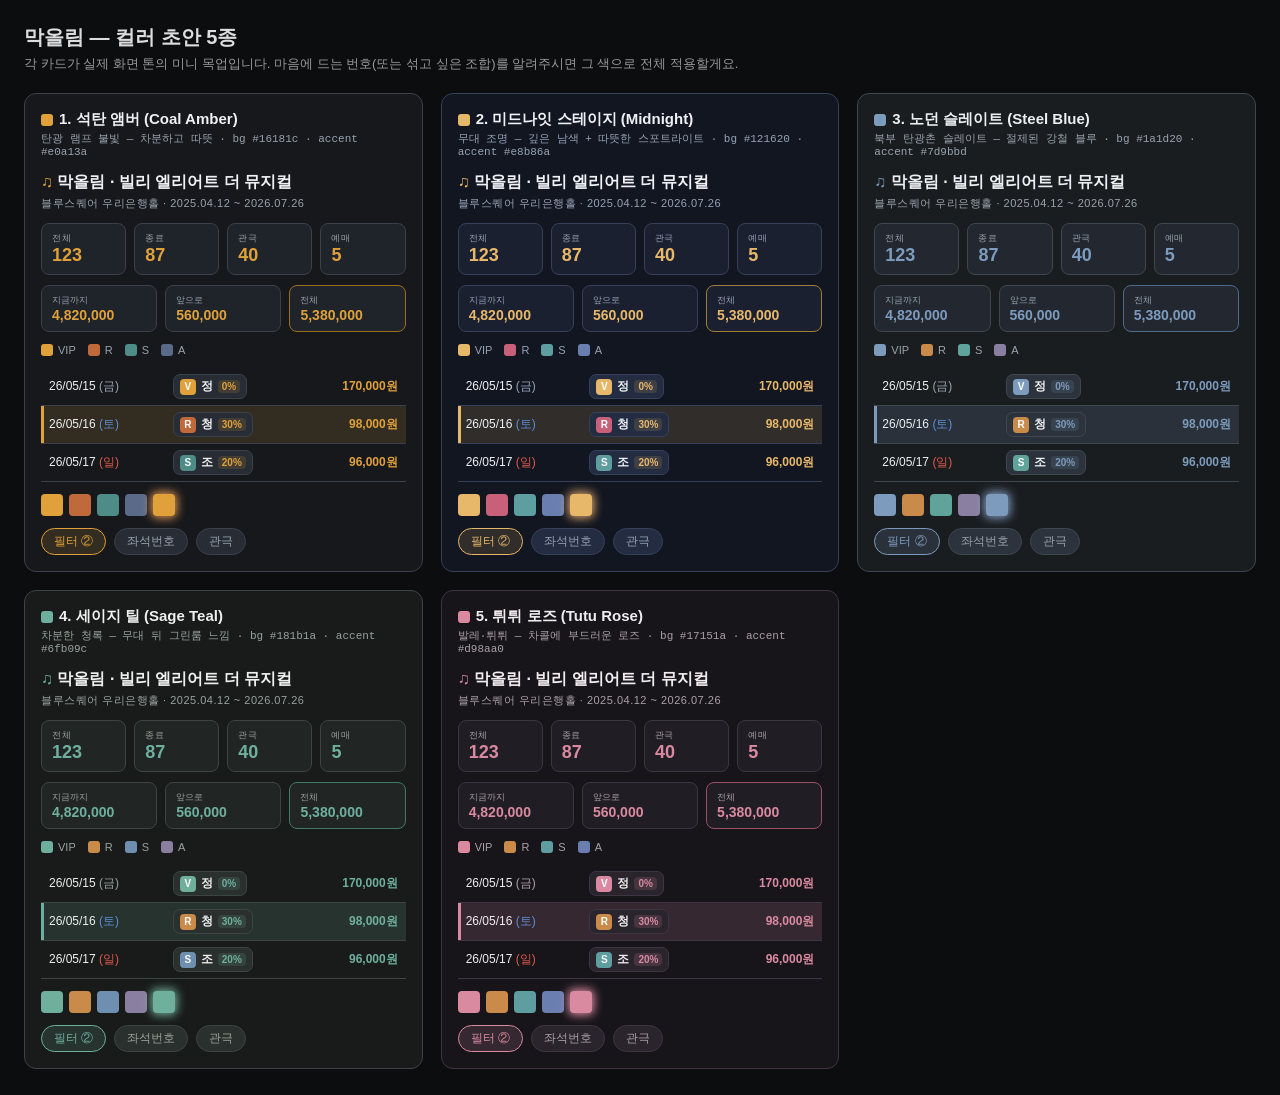
==== palette-preview.html @ d8b9bd7c "막올림(makollim) 첫 공개 — 뮤지컬 관극 트래커 뮤지컬 회차별 캐스팅·좌석·티켓·관극을 기록하는 정적 웹앱.  - 스케줄: 회차별 캐스팅, 좌석/티켓/메모 입력, 요일·주" ====
<!DOCTYPE html>
<html lang="ko">
<head>
<meta charset="UTF-8">
<meta name="viewport" content="width=device-width, initial-scale=1.0">
<title>막올림 — 컬러 초안 미리보기</title>
<style>
  body{ margin:0; background:#0c0d0f; color:#ddd; font-family:"Pretendard","Apple SD Gothic Neo","Malgun Gothic",sans-serif; padding:24px; }
  h1{ font-size:20px; margin:0 0 4px; }
  .lead{ color:#999; font-size:13px; margin:0 0 20px; }
  .grid{ display:grid; grid-template-columns:repeat(auto-fit,minmax(330px,1fr)); gap:18px; }

  .card{ background:var(--bg); border:1px solid var(--line); border-radius:12px; padding:16px; color:var(--ink); }
  .scheme-name{ font-size:15px; font-weight:700; margin-bottom:2px; }
  .scheme-name .swatch{ display:inline-block; width:12px; height:12px; border-radius:3px; background:var(--accent); margin-right:6px; vertical-align:middle; }
  .scheme-hex{ font-size:11px; color:var(--dim); margin-bottom:14px; font-family:monospace; }

  .apptitle{ font-size:16px; font-weight:700; }
  .apptitle .note{ color:var(--accent); }
  .sub{ font-size:11px; color:var(--dim); letter-spacing:.5px; margin:3px 0 12px; }

  .row{ display:grid; grid-template-columns:repeat(4,1fr); gap:8px; margin-bottom:10px; }
  .stat{ background:var(--panel); border:1px solid var(--line); border-radius:8px; padding:8px 10px; }
  .stat .l{ font-size:9px; color:var(--dim); text-transform:uppercase; letter-spacing:.5px; }
  .stat .v{ font-size:18px; font-weight:700; color:var(--accent); }

  .tt{ display:grid; grid-template-columns:repeat(3,1fr); gap:8px; margin-bottom:12px; }
  .tt > div{ background:var(--panel); border:1px solid var(--line); border-radius:8px; padding:8px 10px; }
  .tt .total{ border-color:var(--accentDim); }
  .tt .l{ font-size:9px; color:var(--dim); }
  .tt .v{ font-size:14px; font-weight:700; color:var(--accent); }

  .legend{ display:flex; gap:12px; font-size:11px; color:var(--dim); margin-bottom:12px; flex-wrap:wrap; }
  .legend span{ display:inline-flex; align-items:center; gap:5px; }
  .legend i{ width:12px; height:12px; border-radius:3px; }

  table{ width:100%; border-collapse:collapse; font-size:12px; }
  td{ padding:6px 8px; border-bottom:1px solid var(--line); }
  .cur td{ background:var(--accentTint); }
  .cur td:first-child{ box-shadow:inset 3px 0 0 var(--accent); }
  .price{ color:var(--accent); font-weight:700; text-align:right; }
  .sat{ color:#5b8fd6; } .sun{ color:#e0594a; }

  .tk{ display:inline-flex; align-items:center; gap:5px; background:var(--panel2); border:1px solid var(--line); border-radius:7px; padding:3px 6px; }
  .tk .g{ display:inline-flex; align-items:center; justify-content:center; width:16px; height:16px; border-radius:4px; font-size:10px; font-weight:800; color:#fff; }
  .tk .n{ font-size:12px; font-weight:700; }
  .tk .d{ font-size:10px; font-weight:700; color:var(--accent); background:var(--accentTint); border-radius:4px; padding:1px 4px; }

  .btns{ display:flex; gap:8px; margin-top:12px; }
  .btn{ font-size:12px; padding:4px 12px; border-radius:16px; border:1px solid var(--line); background:var(--panel2); color:var(--dim); }
  .btn.active{ border-color:var(--accent); color:var(--accent); background:var(--accentTint); }
  .seatdot{ display:flex; gap:6px; margin-top:12px; }
  .seatdot i{ width:22px; height:22px; border-radius:4px; }
  .seatdot .glow{ box-shadow:0 0 10px 2px var(--glow); }
</style>
</head>
<body>
<h1>막올림 — 컬러 초안 5종</h1>
<p class="lead">각 카드가 실제 화면 톤의 미니 목업입니다. 마음에 드는 번호(또는 섞고 싶은 조합)를 알려주시면 그 색으로 전체 적용할게요.</p>
<div class="grid" id="grid"></div>

<script>
const palettes = [
  { name:"1. 석탄 앰버 (Coal Amber)", mood:"탄광 램프 불빛 — 차분하고 따뜻",
    bg:"#16181c", panel:"#1f232a", panel2:"#282d35", line:"#3a414b", ink:"#eef0f2", dim:"#9aa3ad",
    accent:"#e0a13a", accentDim:"#9c6e22", accentTint:"rgba(224,161,58,0.14)",
    vip:"#e0a13a", r:"#c06a3c", s:"#4e8c87", a:"#5a6b8a", glow:"rgba(255,170,90,0.85)" },
  { name:"2. 미드나잇 스테이지 (Midnight)", mood:"무대 조명 — 깊은 남색 + 따뜻한 스포트라이트",
    bg:"#121620", panel:"#1a2030", panel2:"#232c40", line:"#36405a", ink:"#eef1f6", dim:"#98a2b6",
    accent:"#e8b86a", accentDim:"#a07d3a", accentTint:"rgba(232,184,106,0.14)",
    vip:"#e8b86a", r:"#c8607a", s:"#5f9ea0", a:"#6a7fb0", glow:"rgba(255,190,120,0.85)" },
  { name:"3. 노던 슬레이트 (Steel Blue)", mood:"북부 탄광촌 슬레이트 — 절제된 강철 블루",
    bg:"#1a1d20", panel:"#232830", panel2:"#2c333c", line:"#3e4650", ink:"#eceff2", dim:"#9aa3ad",
    accent:"#7d9bbd", accentDim:"#4f6b8a", accentTint:"rgba(125,155,189,0.16)",
    vip:"#7d9bbd", r:"#c98a4a", s:"#5fa39a", a:"#8a7fa0", glow:"rgba(150,180,220,0.85)" },
  { name:"4. 세이지 틸 (Sage Teal)", mood:"차분한 청록 — 무대 뒤 그린룸 느낌",
    bg:"#181b1a", panel:"#212624", panel2:"#2a302d", line:"#3c4541", ink:"#edf0ee", dim:"#9aa39e",
    accent:"#6fb09c", accentDim:"#3f7a68", accentTint:"rgba(111,176,156,0.16)",
    vip:"#6fb09c", r:"#c98a4a", s:"#6f8fb0", a:"#8a7fa0", glow:"rgba(130,200,175,0.85)" },
  { name:"5. 튀튀 로즈 (Tutu Rose)", mood:"발레·튀튀 — 차콜에 부드러운 로즈",
    bg:"#17151a", panel:"#211d24", panel2:"#2a242d", line:"#3e3543", ink:"#f1ecef", dim:"#aaa1a8",
    accent:"#d98aa0", accentDim:"#9c4f63", accentTint:"rgba(217,138,160,0.16)",
    vip:"#d98aa0", r:"#c98a4a", s:"#5f9ea0", a:"#6a7fb0", glow:"rgba(255,160,185,0.85)" }
];

const grid = document.getElementById("grid");
grid.innerHTML = palettes.map(p=>{
  const vars = `--bg:${p.bg};--panel:${p.panel};--panel2:${p.panel2};--line:${p.line};--ink:${p.ink};--dim:${p.dim};--accent:${p.accent};--accentDim:${p.accentDim};--accentTint:${p.accentTint};--glow:${p.glow};`;
  return `<div class="card" style="${vars}">
    <div class="scheme-name"><span class="swatch"></span>${p.name}</div>
    <div class="scheme-hex">${p.mood} · bg ${p.bg} · accent ${p.accent}</div>

    <div class="apptitle"><span class="note">&#9835;</span> 막올림 · 빌리 엘리어트 더 뮤지컬</div>
    <div class="sub">블루스퀘어 우리은행홀 · 2025.04.12 ~ 2026.07.26</div>

    <div class="row">
      <div class="stat"><div class="l">전체</div><div class="v">123</div></div>
      <div class="stat"><div class="l">종료</div><div class="v">87</div></div>
      <div class="stat"><div class="l">관극</div><div class="v">40</div></div>
      <div class="stat"><div class="l">예매</div><div class="v">5</div></div>
    </div>
    <div class="tt">
      <div><div class="l">지금까지</div><div class="v">4,820,000</div></div>
      <div><div class="l">앞으로</div><div class="v">560,000</div></div>
      <div class="total"><div class="l">전체</div><div class="v">5,380,000</div></div>
    </div>

    <div class="legend">
      <span><i style="background:${p.vip}"></i>VIP</span>
      <span><i style="background:${p.r}"></i>R</span>
      <span><i style="background:${p.s}"></i>S</span>
      <span><i style="background:${p.a}"></i>A</span>
    </div>

    <table>
      <tr><td>26/05/15 <span style="color:var(--dim)">(금)</span></td><td><span class="tk"><span class="g" style="background:${p.vip}">V</span><span class="n">정</span><span class="d">0%</span></span></td><td class="price">170,000원</td></tr>
      <tr class="cur"><td>26/05/16 <span class="sat">(토)</span></td><td><span class="tk"><span class="g" style="background:${p.r}">R</span><span class="n">청</span><span class="d">30%</span></span></td><td class="price">98,000원</td></tr>
      <tr><td>26/05/17 <span class="sun">(일)</span></td><td><span class="tk"><span class="g" style="background:${p.s}">S</span><span class="n">조</span><span class="d">20%</span></span></td><td class="price">96,000원</td></tr>
    </table>

    <div class="seatdot">
      <i style="background:${p.vip}"></i><i style="background:${p.r}"></i><i style="background:${p.s}"></i><i style="background:${p.a}"></i>
      <i style="background:${p.vip}" class="glow" title="관극 글로우"></i>
    </div>

    <div class="btns">
      <span class="btn active">필터 ②</span>
      <span class="btn">좌석번호</span>
      <span class="btn">관극</span>
    </div>
  </div>`;
}).join("");
</script>
</body>
</html>
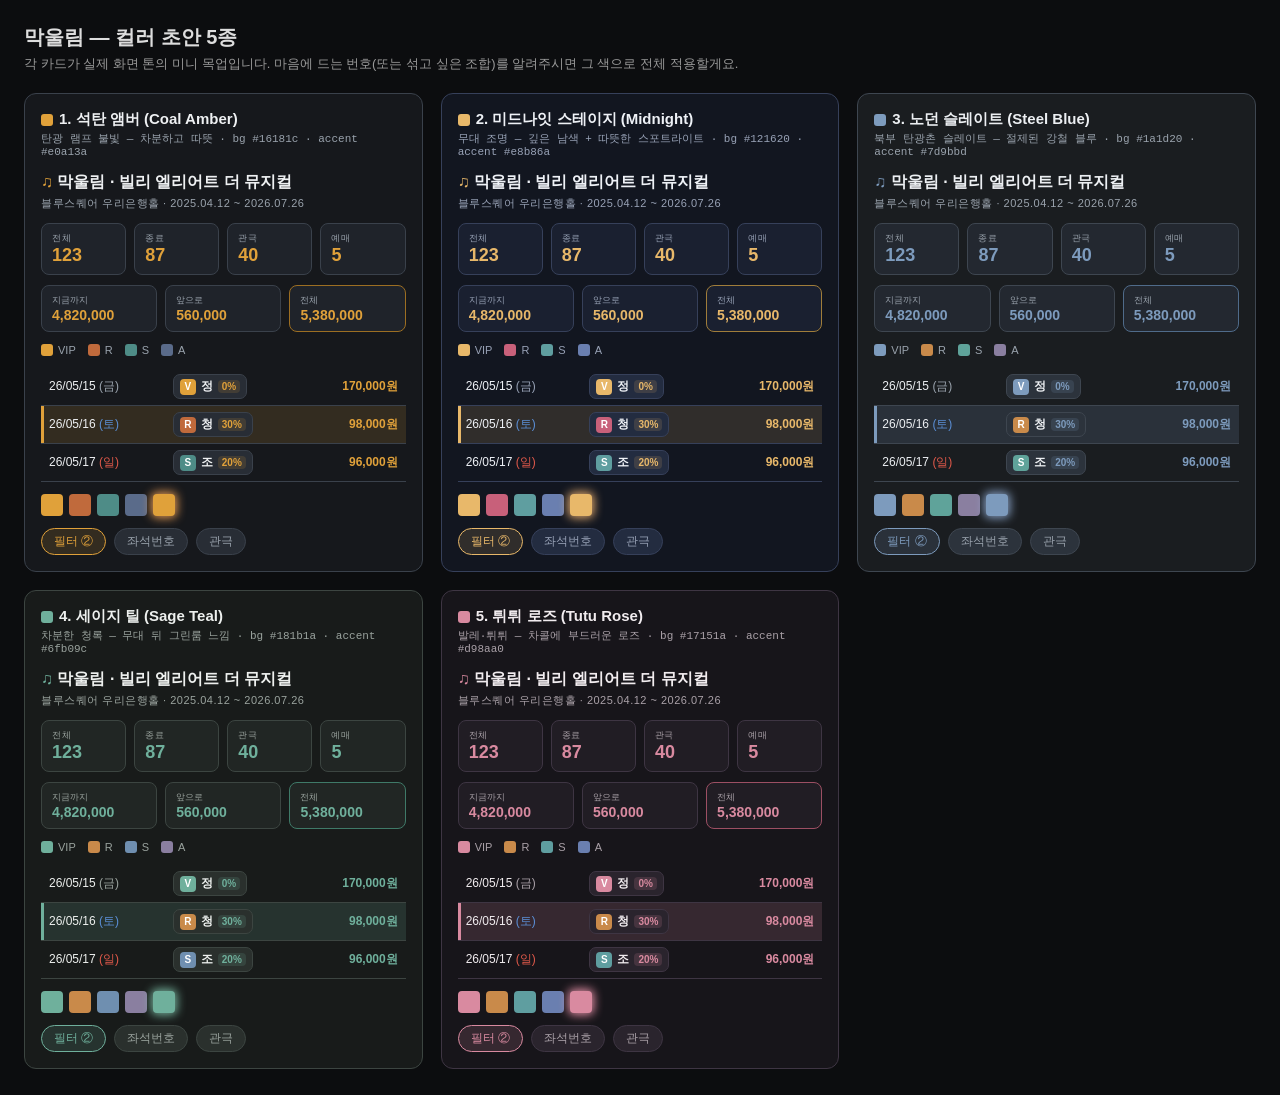
==== commit 93d9a5d0: "이름 변경: 막올림(makollim) → 막울림(makullim) — 0059 - UI·탭 제목 '막울림 · {공연}', 전역 MAKULLIM_SHOW_ID/BUILD/CONFIG" ====
--- a/palette-preview.html
+++ b/palette-preview.html
@@ -3,7 +3,7 @@
 <head>
 <meta charset="UTF-8">
 <meta name="viewport" content="width=device-width, initial-scale=1.0">
-<title>막올림 — 컬러 초안 미리보기</title>
+<title>막울림 — 컬러 초안 미리보기</title>
 <style>
   body{ margin:0; background:#0c0d0f; color:#ddd; font-family:"Pretendard","Apple SD Gothic Neo","Malgun Gothic",sans-serif; padding:24px; }
   h1{ font-size:20px; margin:0 0 4px; }
@@ -55,7 +55,7 @@
 </style>
 </head>
 <body>
-<h1>막올림 — 컬러 초안 5종</h1>
+<h1>막울림 — 컬러 초안 5종</h1>
 <p class="lead">각 카드가 실제 화면 톤의 미니 목업입니다. 마음에 드는 번호(또는 섞고 싶은 조합)를 알려주시면 그 색으로 전체 적용할게요.</p>
 <div class="grid" id="grid"></div>
 
@@ -90,7 +90,7 @@
     <div class="scheme-name"><span class="swatch"></span>${p.name}</div>
     <div class="scheme-hex">${p.mood} · bg ${p.bg} · accent ${p.accent}</div>
 
-    <div class="apptitle"><span class="note">&#9835;</span> 막올림 · 빌리 엘리어트 더 뮤지컬</div>
+    <div class="apptitle"><span class="note">&#9835;</span> 막울림 · 빌리 엘리어트 더 뮤지컬</div>
     <div class="sub">블루스퀘어 우리은행홀 · 2025.04.12 ~ 2026.07.26</div>
 
     <div class="row">
